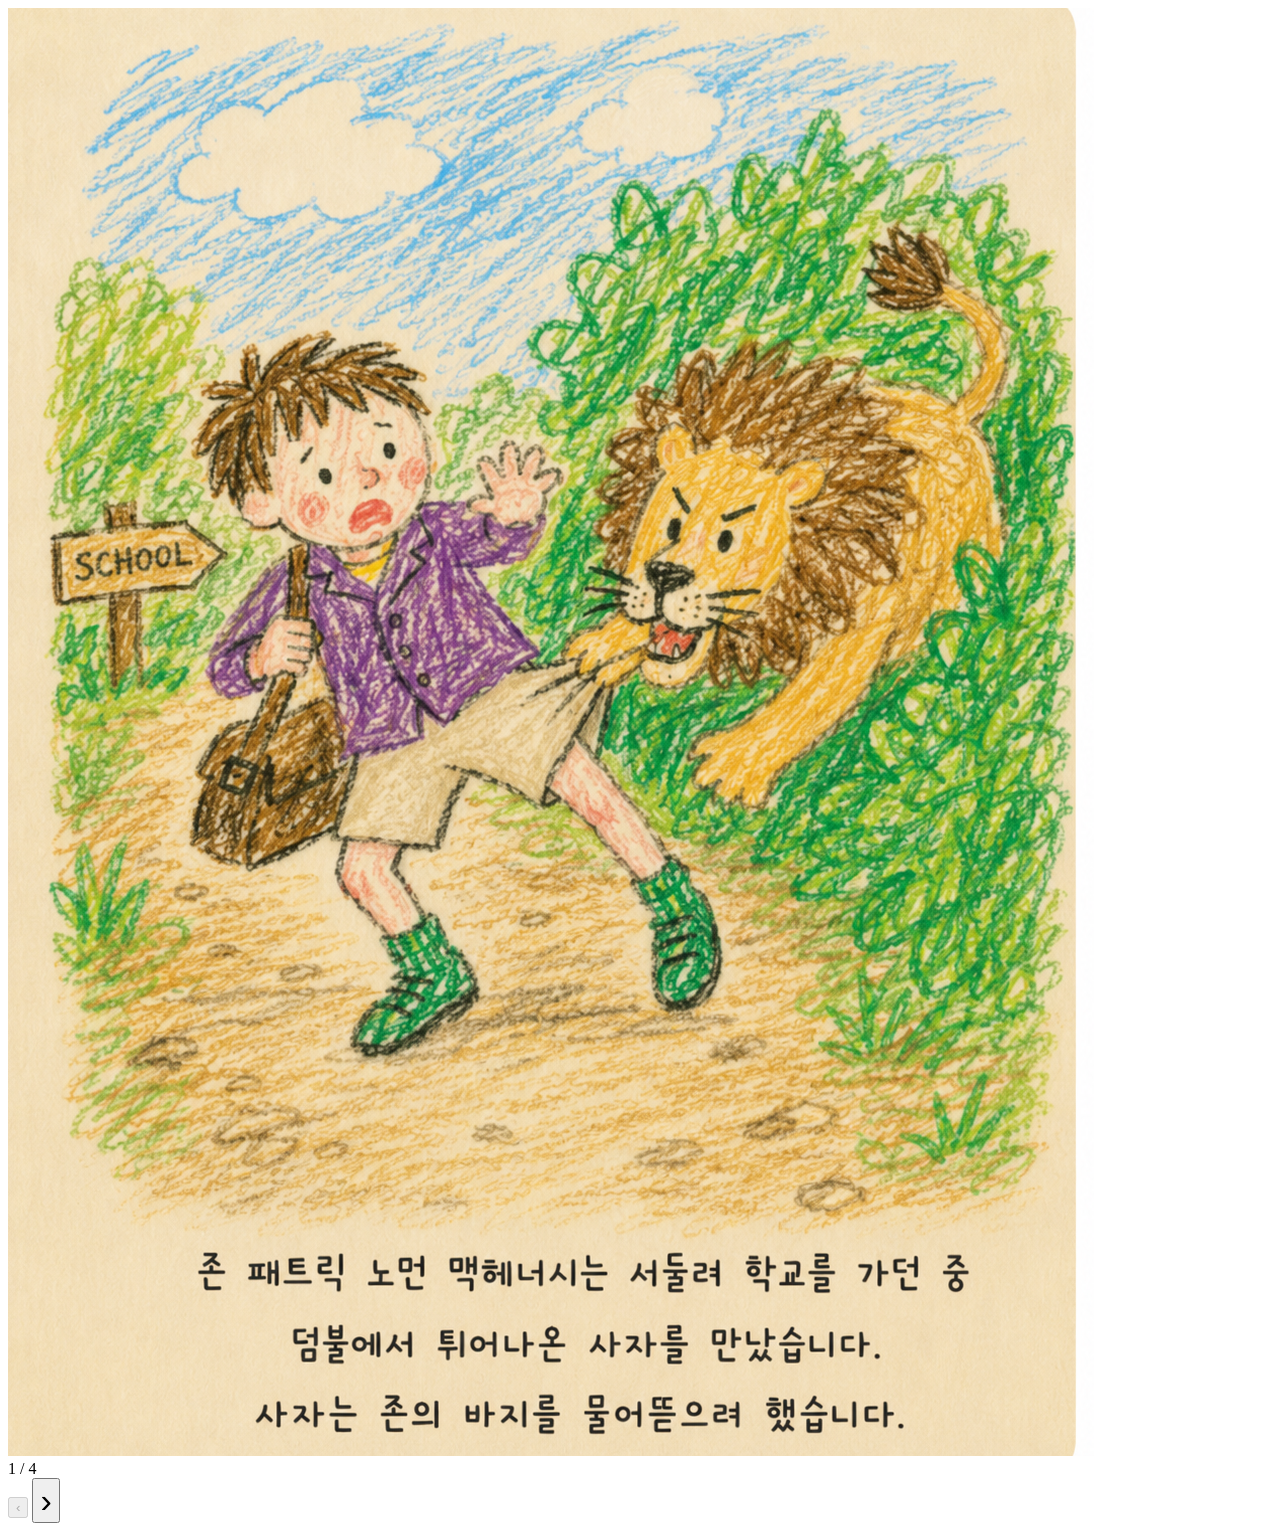
==== index.html @ f0357bfa "add project files" ====
<!DOCTYPE html>
<html lang="ko">
<head>
  <meta charset="UTF-8">
  <meta name="viewport" content="width=device-width, initial-scale=1.0">
  <title>지각대장 존 </title>

  <link rel="stylesheet" href="style.css">
</head>
<body>

  <!-- 페이지 넘길 때 나는 소리 -->
  <audio id="pageSound" src="sounds/paging.mp3" preload="auto"></audio>

  <!-- 동화책 화면 -->
  <div id="storybook">
    <img id="storyImage" src="images/story1.png" alt="동화 페이지">

    <div id="pageIndicator">1 / 4</div>

    <!-- 아래쪽 이전/다음 버튼 -->
<div id="navButtons">
  <button id="prevBtn" class="navCircle">‹</button>
  <button id="nextBtn" class="navCircle">›</button>
</div>
  </div>

  <script src="script.js"></script>
</body>
</html>
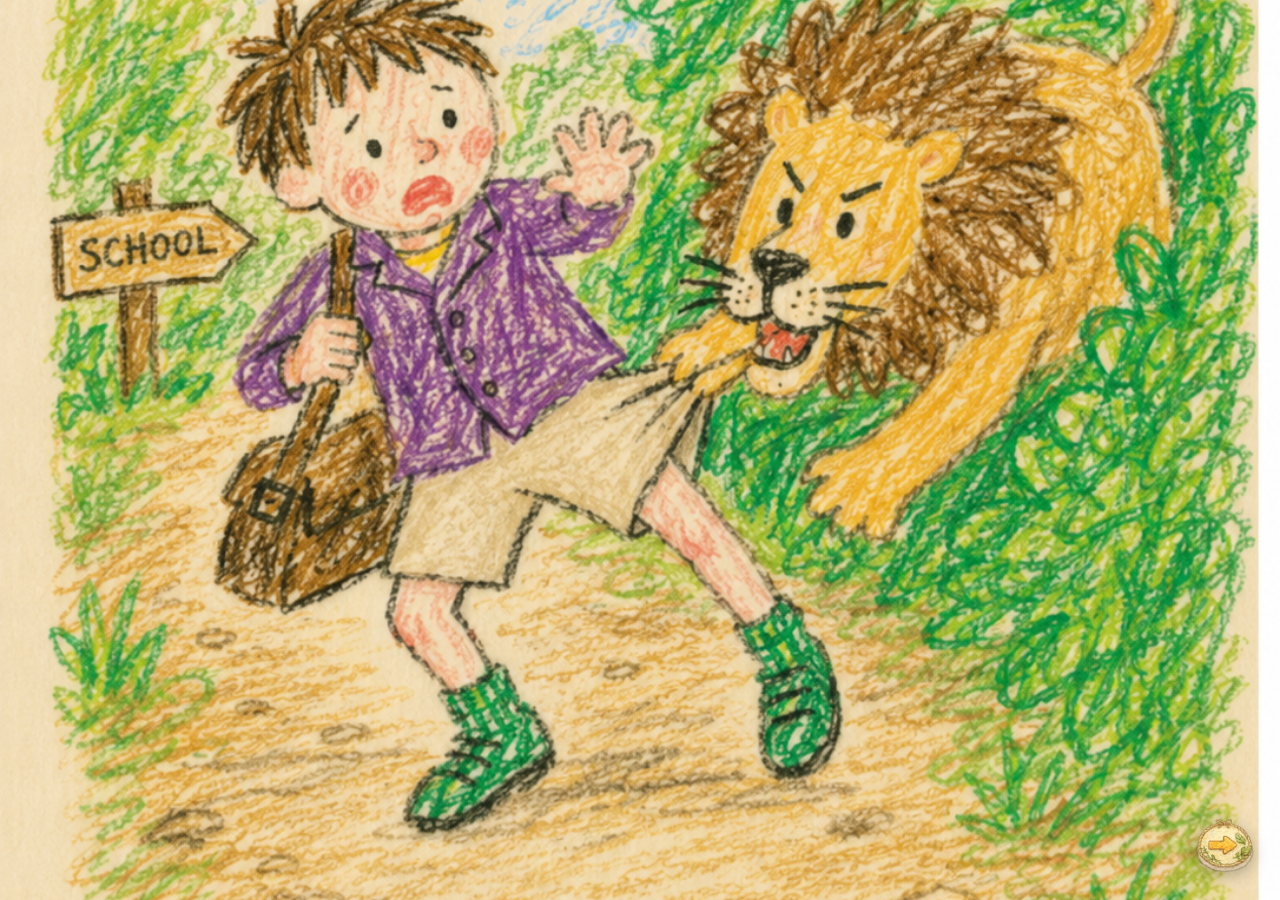
==== commit cc44cb7c: "button" ====
--- a/index.html
+++ b/index.html
@@ -9,20 +9,22 @@
 </head>
 <body>
 
-  <!-- 페이지 넘길 때 나는 소리 -->
+  <!-- 책장 넘기는 소리 -->
   <audio id="pageSound" src="sounds/paging.mp3" preload="auto"></audio>
 
   <!-- 동화책 화면 -->
   <div id="storybook">
     <img id="storyImage" src="images/story1.png" alt="동화 페이지">
 
-    <div id="pageIndicator">1 / 4</div>
+    <!-- 이전 버튼 -->
+    <button id="prevBtn" class="nav-btn left">
+      <img src="images/prev.png" alt="이전">
+    </button>
 
-    <!-- 아래쪽 이전/다음 버튼 -->
-<div id="navButtons">
-  <button id="prevBtn" class="navCircle">‹</button>
-  <button id="nextBtn" class="navCircle">›</button>
-</div>
+    <!-- 다음 버튼 -->
+    <button id="nextBtn" class="nav-btn right">
+      <img src="images/next.png" alt="다음">
+    </button>
   </div>
 
   <script src="script.js"></script>
--- a/style.css
+++ b/style.css
@@ -0,0 +1,84 @@
+* {
+  margin: 0;
+  padding: 0;
+  box-sizing: border-box;
+}
+
+html, body {
+  width: 100%;
+  height: 100%;
+  overflow: hidden;
+  background-color: #f5ead8;
+}
+
+/* 전체 동화책 화면 */
+#storybook {
+  width: 100vw;
+  height: 100vh;
+  position: relative;
+  background-color: #f5ead8;
+
+  display: flex;
+  justify-content: center;
+  align-items: center;
+}
+
+/* 동화 이미지 */
+#storyImage {
+  width: 100vw;
+  height: 100vh;
+
+  /* 화면 꽉 채우기 */
+  object-fit: cover;
+
+  display: block;
+  background-color: #f5ead8;
+}
+
+/* 버튼 공통 */
+.nav-btn {
+  position: absolute;
+  bottom: 22px;
+
+  width: 72px;
+  height: 72px;
+
+  border: none;
+  background: transparent;
+
+  display: flex;
+  justify-content: center;
+  align-items: center;
+
+  cursor: pointer;
+  z-index: 20;
+}
+
+/* 버튼 이미지 */
+.nav-btn img {
+  width: 72px;
+  height: 72px;
+  object-fit: contain;
+
+  filter: drop-shadow(0 4px 8px rgba(0, 0, 0, 0.28));
+}
+
+/* 누를 때 살짝 작아짐 */
+.nav-btn:active {
+  transform: scale(0.92);
+}
+
+/* 이전 버튼 숨김/비활성 느낌 */
+.nav-btn:disabled {
+  opacity: 0.25;
+}
+
+/* 왼쪽 버튼 */
+.left {
+  left: 18px;
+}
+
+/* 오른쪽 버튼 */
+.right {
+  right: 18px;
+}
